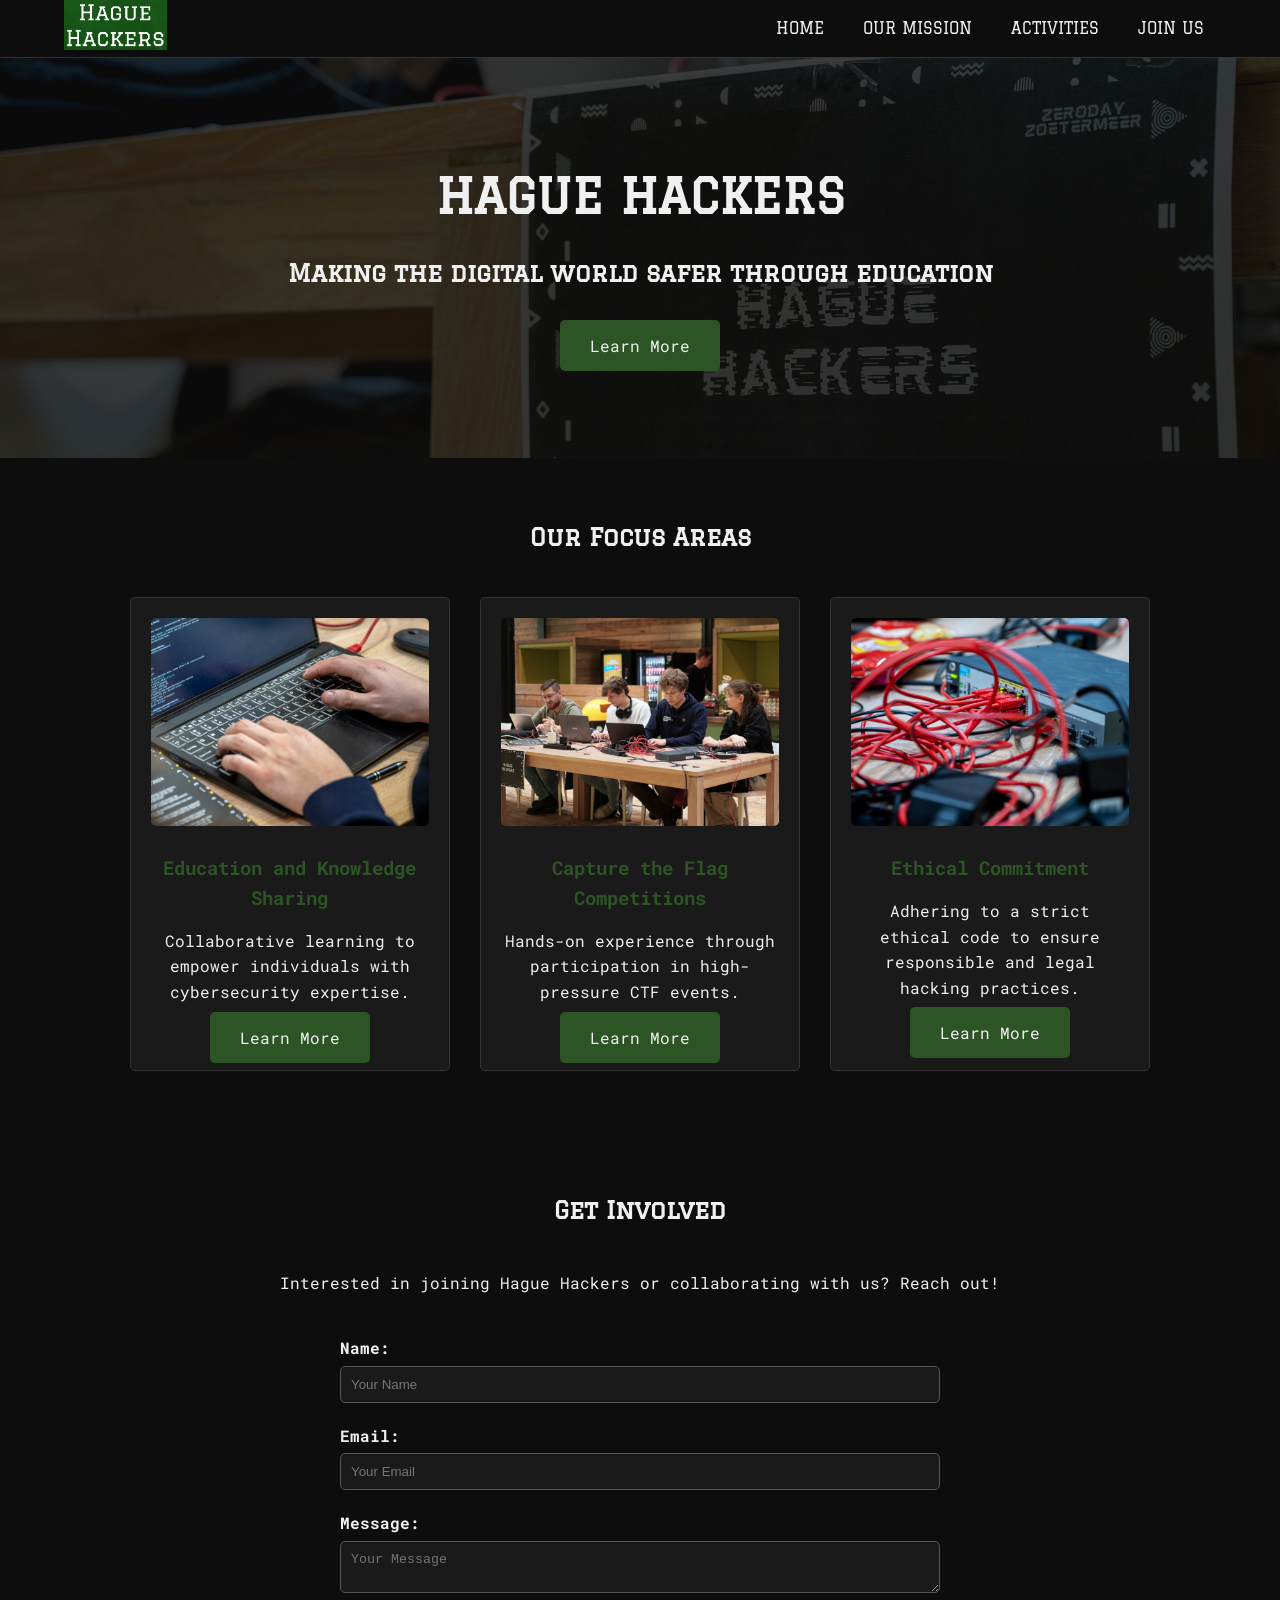
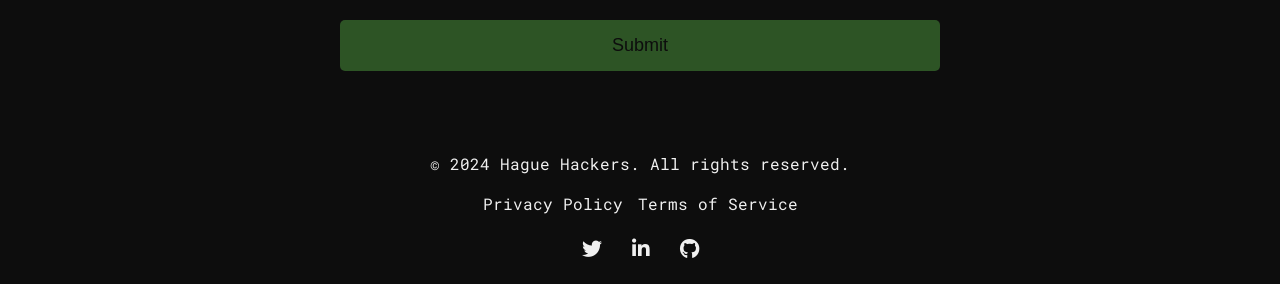
==== www/index.html @ a54a0929 "init" ====
<!DOCTYPE html>
<html lang="en">
<head>
    <!-- Meta Tags -->
    <meta charset="UTF-8">
    <meta name="viewport" content="width=device-width, initial-scale=1.0">
    <meta name="description" content="The Hague Hackers is an academic and community-driven ethical hacking group aiming to enhance global cybersecurity awareness.">

    <!-- Title and Favicon -->
    <title>The Hague Hackers - Home</title>
    <link rel="icon" href="favicon.ico" type="image/x-icon">

    <!-- External CSS -->
    <link rel="stylesheet" href="css/styles.css">

    <!-- Google Fonts and Font Awesome -->
    <link href="https://fonts.googleapis.com/css2?family=Roboto+Mono:wght@400;700&family=Graduate&display=swap" rel="stylesheet">
    <link href="https://fonts.googleapis.com/css2?family=Roboto+Mono:wght@400;700&display=swap" rel="stylesheet">
    <!-- Font Awesome -->
    <link rel="stylesheet" href="https://cdnjs.cloudflare.com/ajax/libs/font-awesome/6.4.0/css/all.min.css">
</head>
<body>
    <!-- Header Section -->
    <header>
        <div class="container">
            <a href="index.html" class="logo">
                <img src="img/logo.png" alt="The Hague Hackers Logo">
            </a>
            <!-- Navigation -->
            <nav class="main-nav" aria-label="Main Navigation">
                <!-- Menu Toggle Button for Mobile -->
                <button class="menu-toggle" aria-label="Toggle menu" aria-expanded="false">
                    <i class="fas fa-bars" aria-hidden="true"></i>
                </button>
                <ul class="nav-list">
                    <li class="nav-item"><a href="index.html">HOME</a></li>
                    <li class="nav-item"><a href="about.html">OUR MISSION</a></li>
                    <li class="nav-item"><a href="activities.html">ACTIVITIES</a></li>
                    <li class="nav-item"><a href="contact.html">JOIN US</a></li>
                </ul>
            </nav>
        </div>
    </header>

    <!-- Main Section -->
    <main>
        <!-- Hero Section -->
        <section class="hero">
            <div class="hero-content">
                <h1>HAGUE HACKERS</h1>
                <h2>Making the digital world safer through education</h2>
                <a href="about.html" class="btn">Learn More</a>
            </div>
        </section>

        <!-- Features Section -->
        <section class="features">
            <div class="container">
                <h2>Our Focus Areas</h2>
                <div class="feature-grid">
                    <article class="feature-item">
                        <img src="img/education.jpg" alt="Education and Knowledge Sharing" loading="lazy">
                        <h3>Education and Knowledge Sharing</h3>
                        <p>Collaborative learning to empower individuals with cybersecurity expertise.</p>
                        <a href="education.html" class="btn">Learn More</a>
                    </article>
                    <article class="feature-item">
                        <img src="img/ctf.jpg" alt="Capture the Flag Competitions" loading="lazy">
                        <h3>Capture the Flag Competitions</h3>
                        <p>Hands-on experience through participation in high-pressure CTF events.</p>
                        <a href="ctf.html" class="btn">Learn More</a>
                    </article>
                    <article class="feature-item">
                        <img src="img/ethical_hacking.jpg" alt="Ethical Commitment" loading="lazy">
                        <h3>Ethical Commitment</h3>
                        <p>Adhering to a strict ethical code to ensure responsible and legal hacking practices.</p>
                        <a href="ethics.html" class="btn">Learn More</a>
                    </article>
                </div>
            </div>
        </section>

        <!-- Contact Form -->
        <section class="contact">
            <div class="container">
                <h2>Get Involved</h2>
                <p>Interested in joining Hague Hackers or collaborating with us? Reach out!</p>
                <form action="/submit" method="POST">
                    <div class="form-group">
                        <label for="name">Name:</label>
                        <input type="text" id="name" name="name" required placeholder="Your Name">
                    </div>

                    <div class="form-group">
                        <label for="email">Email:</label>
                        <input type="email" id="email" name="email" required placeholder="Your Email">
                    </div>

                    <div class="form-group">
                        <label for="message">Message:</label>
                        <textarea id="message" name="message" required placeholder="Your Message"></textarea>
                    </div>

                    <button type="submit" class="btn">Submit</button>
                </form>
            </div>
        </section>
    </main>

    <!-- Footer Section -->
    <footer>
        <div class="container">
            <p>&copy; 2024 Hague Hackers. All rights reserved.</p>
            <nav class="footer-nav" aria-label="Footer Navigation">
                <ul>
                    <li><a href="privacy.html">Privacy Policy</a></li>
                    <li><a href="terms.html">Terms of Service</a></li>
                </ul>
            </nav>
            <div class="social-icons">
                <a href="#" aria-label="Twitter"><i class="fab fa-twitter" aria-hidden="true"></i></a>
                <a href="#" aria-label="LinkedIn"><i class="fab fa-linkedin-in" aria-hidden="true"></i></a>
                <a href="#" aria-label="GitHub"><i class="fab fa-github" aria-hidden="true"></i></a>
            </div>
        </div>
    </footer>

    <!-- External JavaScript File -->
    <script src="js/main.js"></script>
</body>
</html>
---- www/css/styles.css ----
/* CSS Variables */
:root {
    --primary-color: #0d0d0d; /* Dark background color */
    --secondary-color: #2d5425; /* Bright green for highlights */
    --font-main: 'Roboto Mono', monospace; /* Monospace font for coding feel */
    --dark-color: #0d0d0d;
    --light-color: #f0f0f0;
}

/* Global Styles */
* {
    box-sizing: border-box;
    margin: 0;
    padding: 0;
}

/* Typography */
body {
    font-family: var(--font-main);
    font-size: 16px;
    line-height: 1.6;
    color: var(--light-color);
    background-color: var(--dark-color);
}

/* Links */
a {
    color: inherit;
    text-decoration: none;
}

a:hover,
a:focus {
    text-decoration: underline;
}

/* Container */
.container {
    width: 90%;
    max-width: 1200px;
    margin: 0 auto;
}

/* Header */
header {
    background-color: var(--primary-color);
    position: sticky;
    top: 0;
    z-index: 1000;
    border-bottom: 1px solid #333;
}

header .container {
    display: flex;
    align-items: center;
    justify-content: space-between;
}

.logo img {
    max-height: 50px;
}

/* Navigation */
.main-nav {
    display: flex;
    align-items: center;
}

.menu-toggle {
    display: none;
    background: none;
    border: none;
    color: var(--light-color);
    font-size: 24px;
    cursor: pointer;
}

.nav-list {
    list-style: none;
    display: flex;
    gap: 15px;
    margin: 0;
    padding: 0;
}

.nav-item a {
    font-family: 'Graduate', sans-serif;
    display: block;
    padding: 8px 12px;
    transition: background-color 0.3s, color 0.3s;
}

.nav-item a:hover,
.nav-item a:focus {
    background-color: var(--secondary-color);
    color: var(--light-color);
    border-radius: 5px;
}

.nav-item a.active {
    background-color: var(--secondary-color);
    color: var(--dark-color);
    border-radius: 5px;
}

/* Hero Section */
.hero {
    background-image: url('../img/hero-bg.jpg');
    background-size: cover;
    background-position: center;
    color: var(--light-color);
    text-align: center;
    padding: 100px 20px;
    position: relative;
}

.hero::after {
    content: '';
    position: absolute;
    top: 0;
    left: 0;
    right: 0;
    bottom: 0;
    background: rgba(13, 13, 13, 0.8);
}

.hero-content {
    position: relative;
    z-index: 1;
}

.hero h1 {
    font-family: 'Graduate', sans-serif;
    font-size: 48px;
    margin-bottom: 20px;
}

.hero h2 {
    font-family: 'Graduate', sans-serif;
    font-size: 24px;
    margin-bottom: 40px;
}

.btn {
    background-color: var(--secondary-color);
    color: var(--light-color);
    padding: 15px 30px;
    text-decoration: none;
    border-radius: 5px;
    transition: background-color 0.3s;
}

.btn:hover,
.btn:focus {
    background-color: #87FC6F;
}

/* Features Section */
.features {
    padding: 60px 0;
    background-color: var(--primary-color);
}

.features h2 {
    font-family: 'Graduate', sans-serif;
    text-align: center;
    margin-bottom: 40px;
    color: var(--light-color);
}

.feature-grid {
    display: flex;
    flex-wrap: wrap;
    gap: 30px;
    justify-content: center;
}

.feature-item {
    flex: 1 1 calc(33% - 60px);
    max-width: calc(33% - 60px);
    background-color: #1a1a1a;
    padding: 20px;
    text-align: center;
    border: 1px solid #333;
    border-radius: 5px;
    color: var(--light-color);
}

.feature-item img {
    width: 100%;
    height: auto;
    margin-bottom: 20px;
    border-radius: 5px;
}

.feature-item h3 {
    margin-bottom: 15px;
    color: var(--secondary-color);
}

.feature-item p {
    margin-bottom: 20px;
}

/* Contact Section */
.contact {
    padding: 60px 0;
    background-color: var(--primary-color);
}

.contact h2 {
    font-family: 'Graduate', sans-serif;
    text-align: center;
    margin-bottom: 40px;
    color: var(--light-color);
}

.contact p {
    text-align: center;
    color: var(--light-color);
    margin-bottom: 40px;
}

.contact form {
    max-width: 600px;
    margin: 0 auto;
}

.form-group {
    margin-bottom: 20px;
}

.contact label {
    display: block;
    margin-bottom: 5px;
    font-weight: bold;
    color: var(--light-color);
}

.contact input,
.contact textarea {
    width: 100%;
    padding: 10px;
    border: 1px solid #555;
    border-radius: 5px;
    background-color: #1a1a1a;
    color: var(--light-color);
}

.contact input:focus,
.contact textarea:focus {
    outline: none;
    border-color: var(--secondary-color);
}

.contact button {
    display: block;
    width: 100%;
    background-color: var(--secondary-color);
    color: var(--dark-color);
    padding: 15px;
    border: none;
    border-radius: 5px;
    font-size: 18px;
    cursor: pointer;
    transition: background-color 0.3s;
}

.contact button:hover,
.contact button:focus {
    background-color: #33ff33;
}

/* Footer */
footer {
    background-color: #0d0d0d;
    color: var(--light-color);
    padding: 20px 0;
}

footer .container {
    text-align: center;
}

.footer-nav ul {
    list-style: none;
    padding: 0;
    margin: 15px 0;
    display: flex;
    justify-content: center;
    gap: 15px;
}

.footer-nav a {
    color: var(--light-color);
    text-decoration: none;
}

.footer-nav a:hover,
.footer-nav a:focus {
    text-decoration: underline;
}

.social-icons {
    margin-top: 15px;
}

.social-icons a {
    color: var(--light-color);
    margin: 0 10px;
    font-size: 20px;
    text-decoration: none;
}

.social-icons a:hover,
.social-icons a:focus {
    color: var(--secondary-color);
}

/* Responsive Design */
@media (max-width: 768px) {
    .feature-item {
        flex: 1 1 calc(50% - 30px);
        max-width: calc(50% - 30px);
    }

    /* Hide desktop navigation and show menu toggle */
    .nav-list {
        display: none;
        flex-direction: column;
        background-color: var(--primary-color);
        position: absolute;
        top: 100%;
        left: 0;
        right: 0;
        margin: 0;
        padding: 0;
        z-index: 999;
    }

    .main-nav.active .nav-list {
        display: flex;
    }

    .nav-item {
        width: 100%;
        text-align: center;
        border-bottom: 1px solid #333;
    }

    .nav-item a {
        display: block;
        padding: 15px 0;
    }

    .menu-toggle {
        display: block;
    }

    header .container {
        position: relative;
    }
}

@media (max-width: 480px) {
    .feature-item {
        flex: 1 1 100%;
        max-width: 100%;
    }

    .hero h1 {
        font-size: 32px;
    }

    .hero h2 {
        font-size: 18px;
    }
}
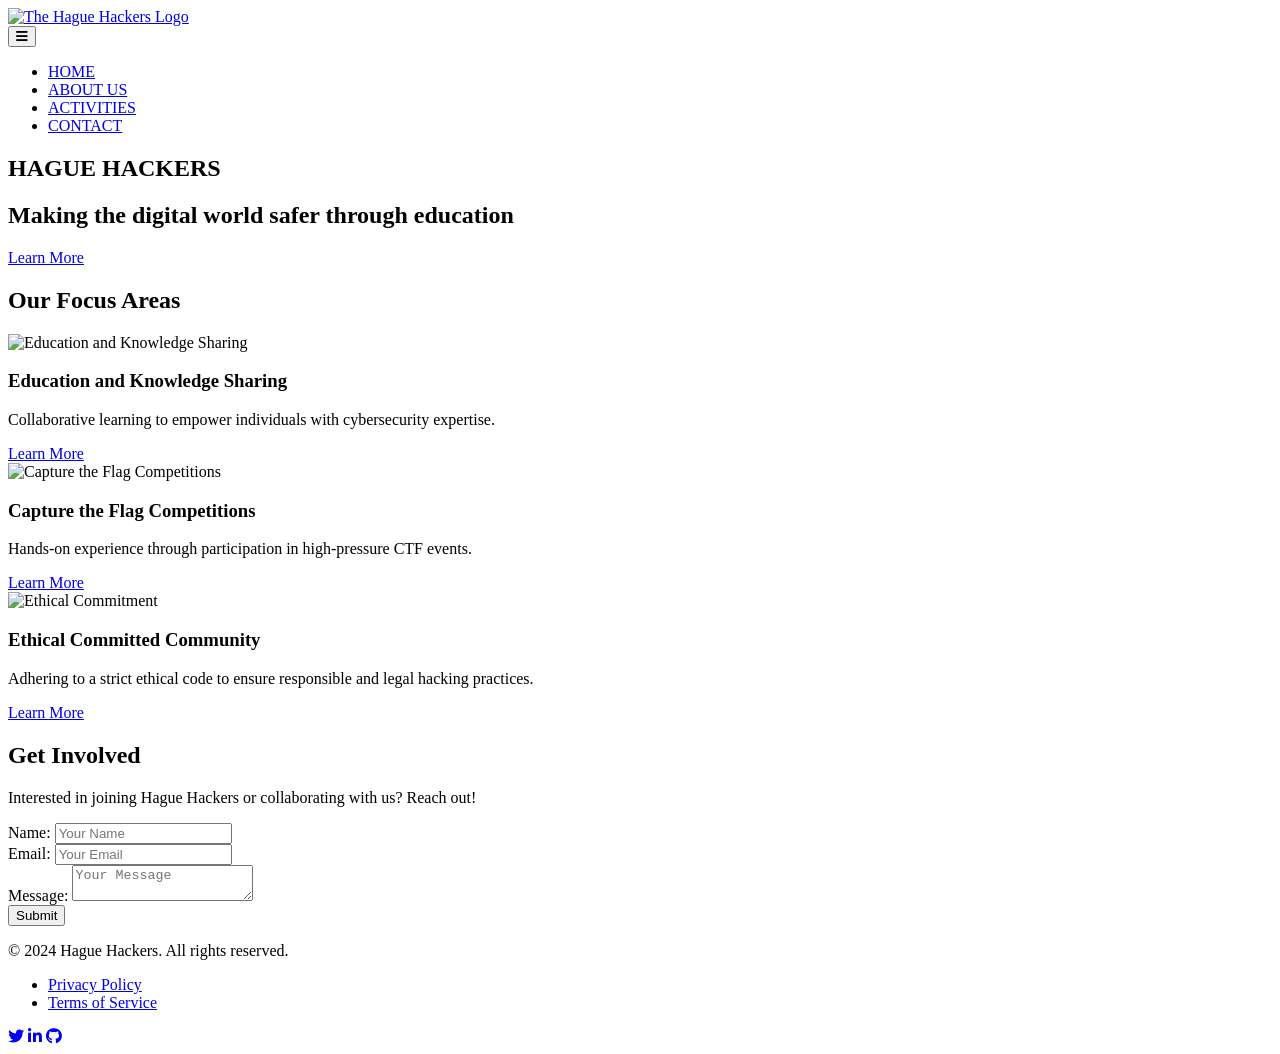
==== commit 9a21ec4d: "fixed nav item border-radius issues" ====
--- a/www/index.html
+++ b/www/index.html
@@ -1,30 +1,40 @@
 <!DOCTYPE html>
 <html lang="en">
+
 <head>
     <!-- Meta Tags -->
     <meta charset="UTF-8">
     <meta name="viewport" content="width=device-width, initial-scale=1.0">
-    <meta name="description" content="The Hague Hackers is an academic and community-driven ethical hacking group aiming to enhance global cybersecurity awareness.">
+    <meta name="description"
+        content="The Hague Hackers is an academic and community-driven ethical hacking group aiming to enhance global cybersecurity awareness.">
 
     <!-- Title and Favicon -->
     <title>The Hague Hackers - Home</title>
-    <link rel="icon" href="favicon.ico" type="image/x-icon">
+    <link rel="icon" href="../favicon.ico" type="image/x-icon">
 
     <!-- External CSS -->
-    <link rel="stylesheet" href="css/styles.css">
+    <link rel="stylesheet" href="../css/global.css"> <!-- Global styles -->
+    <link rel="stylesheet" href="../css/components/header.css"> <!-- Header styles -->
+    <link rel="stylesheet" href="../css/components/hero.css"> <!-- Hero styles -->
+    <link rel="stylesheet" href="../css/components/features.css"> <!-- Features styles -->
+    <link rel="stylesheet" href="../css/components/contact.css"> <!-- Contact form styles -->
+    <link rel="stylesheet" href="../css/components/footer.css"> <!-- Footer styles -->
+    <link rel="stylesheet" href="../css/pages/index.css"> <!-- Page-specific styles for index.html -->
 
     <!-- Google Fonts and Font Awesome -->
-    <link href="https://fonts.googleapis.com/css2?family=Roboto+Mono:wght@400;700&family=Graduate&display=swap" rel="stylesheet">
+    <link href="https://fonts.googleapis.com/css2?family=Roboto+Mono:wght@400;700&family=Graduate&display=swap"
+        rel="stylesheet">
     <link href="https://fonts.googleapis.com/css2?family=Roboto+Mono:wght@400;700&display=swap" rel="stylesheet">
     <!-- Font Awesome -->
     <link rel="stylesheet" href="https://cdnjs.cloudflare.com/ajax/libs/font-awesome/6.4.0/css/all.min.css">
 </head>
+
 <body>
     <!-- Header Section -->
     <header>
         <div class="container">
-            <a href="index.html" class="logo">
-                <img src="img/logo.png" alt="The Hague Hackers Logo">
+            <a href="./index.html" class="logo">
+                <img src="../img/logo/logo.png" alt="The Hague Hackers Logo">
             </a>
             <!-- Navigation -->
             <nav class="main-nav" aria-label="Main Navigation">
@@ -33,10 +43,10 @@
                     <i class="fas fa-bars" aria-hidden="true"></i>
                 </button>
                 <ul class="nav-list">
-                    <li class="nav-item"><a href="index.html">HOME</a></li>
-                    <li class="nav-item"><a href="about.html">OUR MISSION</a></li>
-                    <li class="nav-item"><a href="activities.html">ACTIVITIES</a></li>
-                    <li class="nav-item"><a href="contact.html">JOIN US</a></li>
+                    <li class="nav-item"><a href="./index.html">HOME</a></li>
+                    <li class="nav-item"><a href="./about.html">ABOUT US</a></li>
+                    <li class="nav-item"><a href="./activities.html">ACTIVITIES</a></li>
+                    <li class="nav-item"><a href="./contact.html">CONTACT</a></li>
                 </ul>
             </nav>
         </div>
@@ -49,7 +59,7 @@
             <div class="hero-content">
                 <h1>HAGUE HACKERS</h1>
                 <h2>Making the digital world safer through education</h2>
-                <a href="about.html" class="btn">Learn More</a>
+                <a href="./about.html" class="btn">Learn More</a>
             </div>
         </section>
 
@@ -59,22 +69,23 @@
                 <h2>Our Focus Areas</h2>
                 <div class="feature-grid">
                     <article class="feature-item">
-                        <img src="img/education.jpg" alt="Education and Knowledge Sharing" loading="lazy">
+                        <img src="../img/pages/index/education.jpg" alt="Education and Knowledge Sharing"
+                            loading="lazy">
                         <h3>Education and Knowledge Sharing</h3>
                         <p>Collaborative learning to empower individuals with cybersecurity expertise.</p>
-                        <a href="education.html" class="btn">Learn More</a>
+                        <a href="./education.html" class="btn">Learn More</a>
                     </article>
                     <article class="feature-item">
-                        <img src="img/ctf.jpg" alt="Capture the Flag Competitions" loading="lazy">
+                        <img src="../img/pages/index/ctf.jpg" alt="Capture the Flag Competitions" loading="lazy">
                         <h3>Capture the Flag Competitions</h3>
                         <p>Hands-on experience through participation in high-pressure CTF events.</p>
-                        <a href="ctf.html" class="btn">Learn More</a>
+                        <a href="./ctf.html" class="btn">Learn More</a>
                     </article>
                     <article class="feature-item">
-                        <img src="img/ethical_hacking.jpg" alt="Ethical Commitment" loading="lazy">
-                        <h3>Ethical Commitment</h3>
+                        <img src="../img/pages/index/ethical_hacking.jpg" alt="Ethical Commitment" loading="lazy">
+                        <h3>Ethical Committed Community</h3>
                         <p>Adhering to a strict ethical code to ensure responsible and legal hacking practices.</p>
-                        <a href="ethics.html" class="btn">Learn More</a>
+                        <a href="./ethics.html" class="btn">Learn More</a>
                     </article>
                 </div>
             </div>
@@ -105,6 +116,7 @@
                 </form>
             </div>
         </section>
+
     </main>
 
     <!-- Footer Section -->
@@ -113,8 +125,8 @@
             <p>&copy; 2024 Hague Hackers. All rights reserved.</p>
             <nav class="footer-nav" aria-label="Footer Navigation">
                 <ul>
-                    <li><a href="privacy.html">Privacy Policy</a></li>
-                    <li><a href="terms.html">Terms of Service</a></li>
+                    <li><a href="./privacy.html">Privacy Policy</a></li>
+                    <li><a href="./terms.html">Terms of Service</a></li>
                 </ul>
             </nav>
             <div class="social-icons">
@@ -126,6 +138,7 @@
     </footer>
 
     <!-- External JavaScript File -->
-    <script src="js/main.js"></script>
+    <script type="module" src="js/global.js"></script>
 </body>
-</html>
+
+</html>
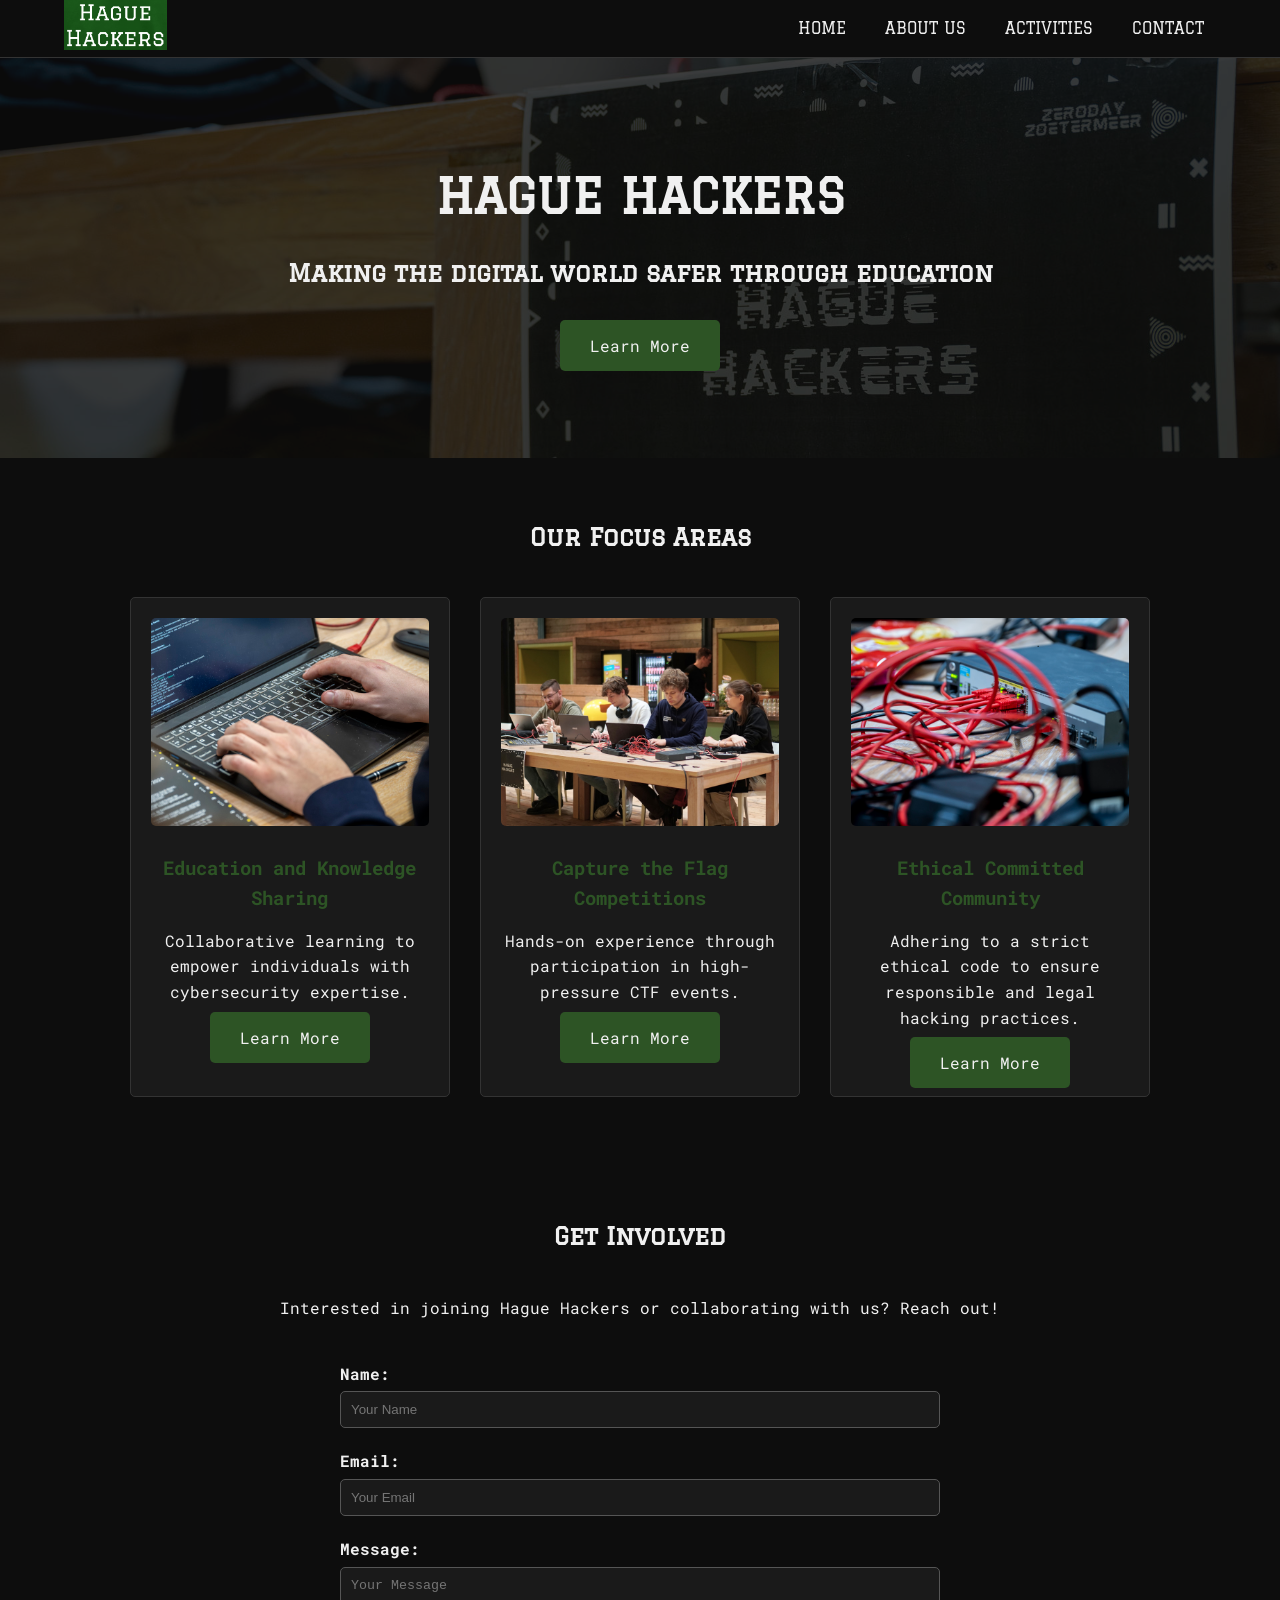
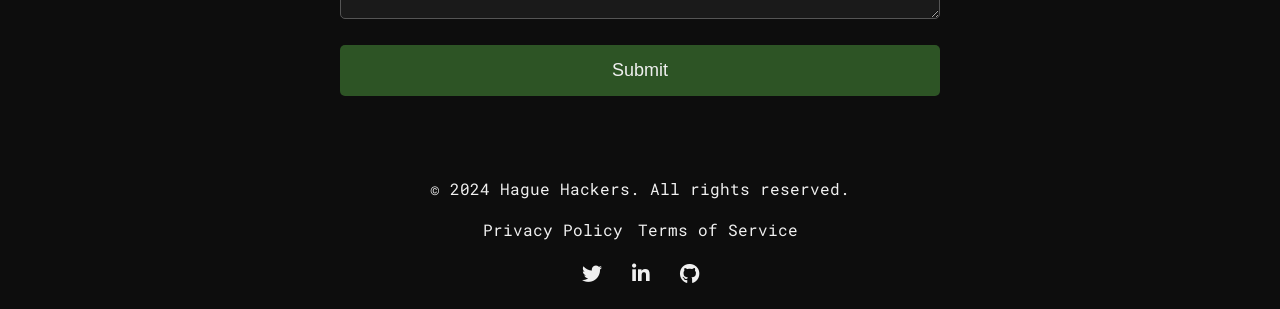
==== commit b7988a50: "Custom framework" ====
--- a/www/index.html
+++ b/www/index.html
@@ -1,141 +1,27 @@
 <!DOCTYPE html>
 <html lang="en">
 
-<head>
-    <!-- Meta Tags -->
-    <meta charset="UTF-8">
-    <meta name="viewport" content="width=device-width, initial-scale=1.0">
-    <meta name="description"
-        content="The Hague Hackers is an academic and community-driven ethical hacking group aiming to enhance global cybersecurity awareness.">
-
-    <!-- Title and Favicon -->
-    <title>The Hague Hackers - Home</title>
-    <link rel="icon" href="../favicon.ico" type="image/x-icon">
-
-    <!-- External CSS -->
-    <link rel="stylesheet" href="../css/global.css"> <!-- Global styles -->
-    <link rel="stylesheet" href="../css/components/header.css"> <!-- Header styles -->
-    <link rel="stylesheet" href="../css/components/hero.css"> <!-- Hero styles -->
-    <link rel="stylesheet" href="../css/components/features.css"> <!-- Features styles -->
-    <link rel="stylesheet" href="../css/components/contact.css"> <!-- Contact form styles -->
-    <link rel="stylesheet" href="../css/components/footer.css"> <!-- Footer styles -->
-    <link rel="stylesheet" href="../css/pages/index.css"> <!-- Page-specific styles for index.html -->
-
-    <!-- Google Fonts and Font Awesome -->
-    <link href="https://fonts.googleapis.com/css2?family=Roboto+Mono:wght@400;700&family=Graduate&display=swap"
-        rel="stylesheet">
-    <link href="https://fonts.googleapis.com/css2?family=Roboto+Mono:wght@400;700&display=swap" rel="stylesheet">
-    <!-- Font Awesome -->
-    <link rel="stylesheet" href="https://cdnjs.cloudflare.com/ajax/libs/font-awesome/6.4.0/css/all.min.css">
-</head>
+<div id="head-placeholder"></div>
 
 <body>
     <!-- Header Section -->
-    <header>
-        <div class="container">
-            <a href="./index.html" class="logo">
-                <img src="../img/logo/logo.png" alt="The Hague Hackers Logo">
-            </a>
-            <!-- Navigation -->
-            <nav class="main-nav" aria-label="Main Navigation">
-                <!-- Menu Toggle Button for Mobile -->
-                <button class="menu-toggle" aria-label="Toggle menu" aria-expanded="false">
-                    <i class="fas fa-bars" aria-hidden="true"></i>
-                </button>
-                <ul class="nav-list">
-                    <li class="nav-item"><a href="./index.html">HOME</a></li>
-                    <li class="nav-item"><a href="./about.html">ABOUT US</a></li>
-                    <li class="nav-item"><a href="./activities.html">ACTIVITIES</a></li>
-                    <li class="nav-item"><a href="./contact.html">CONTACT</a></li>
-                </ul>
-            </nav>
-        </div>
-    </header>
+    <div id="header-placeholder"></div>
 
     <!-- Main Section -->
     <main>
         <!-- Hero Section -->
-        <section class="hero">
-            <div class="hero-content">
-                <h1>HAGUE HACKERS</h1>
-                <h2>Making the digital world safer through education</h2>
-                <a href="./about.html" class="btn">Learn More</a>
-            </div>
-        </section>
+        <div id="hero-placeholder"></div>
 
-        <!-- Features Section -->
-        <section class="features">
-            <div class="container">
-                <h2>Our Focus Areas</h2>
-                <div class="feature-grid">
-                    <article class="feature-item">
-                        <img src="../img/pages/index/education.jpg" alt="Education and Knowledge Sharing"
-                            loading="lazy">
-                        <h3>Education and Knowledge Sharing</h3>
-                        <p>Collaborative learning to empower individuals with cybersecurity expertise.</p>
-                        <a href="./education.html" class="btn">Learn More</a>
-                    </article>
-                    <article class="feature-item">
-                        <img src="../img/pages/index/ctf.jpg" alt="Capture the Flag Competitions" loading="lazy">
-                        <h3>Capture the Flag Competitions</h3>
-                        <p>Hands-on experience through participation in high-pressure CTF events.</p>
-                        <a href="./ctf.html" class="btn">Learn More</a>
-                    </article>
-                    <article class="feature-item">
-                        <img src="../img/pages/index/ethical_hacking.jpg" alt="Ethical Commitment" loading="lazy">
-                        <h3>Ethical Committed Community</h3>
-                        <p>Adhering to a strict ethical code to ensure responsible and legal hacking practices.</p>
-                        <a href="./ethics.html" class="btn">Learn More</a>
-                    </article>
-                </div>
-            </div>
-        </section>
+        <!-- Cards Section -->
+        <div id="cards-placeholder"></div>
 
         <!-- Contact Form -->
-        <section class="contact">
-            <div class="container">
-                <h2>Get Involved</h2>
-                <p>Interested in joining Hague Hackers or collaborating with us? Reach out!</p>
-                <form action="/submit" method="POST">
-                    <div class="form-group">
-                        <label for="name">Name:</label>
-                        <input type="text" id="name" name="name" required placeholder="Your Name">
-                    </div>
-
-                    <div class="form-group">
-                        <label for="email">Email:</label>
-                        <input type="email" id="email" name="email" required placeholder="Your Email">
-                    </div>
-
-                    <div class="form-group">
-                        <label for="message">Message:</label>
-                        <textarea id="message" name="message" required placeholder="Your Message"></textarea>
-                    </div>
-
-                    <button type="submit" class="btn">Submit</button>
-                </form>
-            </div>
-        </section>
+        <div id="contact-placeholder"></div>
 
     </main>
 
     <!-- Footer Section -->
-    <footer>
-        <div class="container">
-            <p>&copy; 2024 Hague Hackers. All rights reserved.</p>
-            <nav class="footer-nav" aria-label="Footer Navigation">
-                <ul>
-                    <li><a href="./privacy.html">Privacy Policy</a></li>
-                    <li><a href="./terms.html">Terms of Service</a></li>
-                </ul>
-            </nav>
-            <div class="social-icons">
-                <a href="#" aria-label="Twitter"><i class="fab fa-twitter" aria-hidden="true"></i></a>
-                <a href="#" aria-label="LinkedIn"><i class="fab fa-linkedin-in" aria-hidden="true"></i></a>
-                <a href="#" aria-label="GitHub"><i class="fab fa-github" aria-hidden="true"></i></a>
-            </div>
-        </div>
-    </footer>
+    <div id="footer-placeholder"></div>
 
     <!-- External JavaScript File -->
     <script type="module" src="js/global.js"></script>
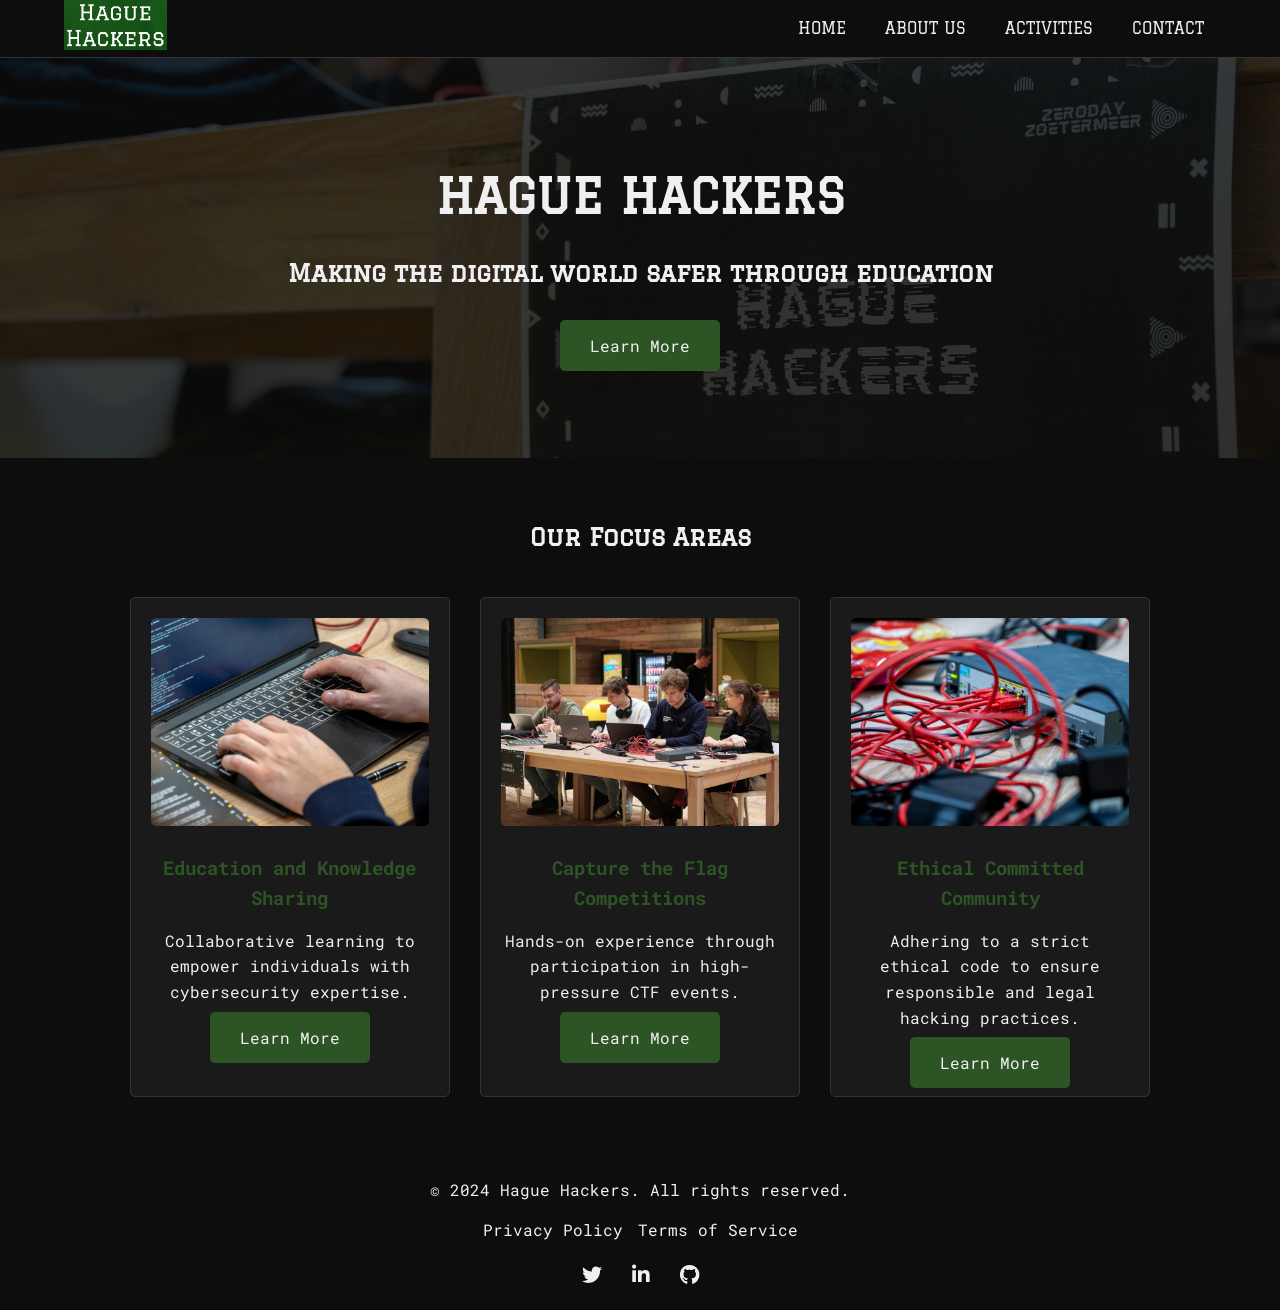
==== commit a5fd659c: "custom framework" ====
--- a/www/index.html
+++ b/www/index.html
@@ -1,7 +1,31 @@
 <!DOCTYPE html>
 <html lang="en">
 
-<div id="head-placeholder"></div>
+<head>
+    <!-- Meta Tags -->
+    <meta charset="UTF-8">
+    <meta name="viewport" content="width=device-width, initial-scale=1.0">
+
+    <!-- Favicon -->
+    <link rel="icon" href="./favicon.ico" type="image/x-icon">
+
+    <!-- External CSS -->
+    <link rel="stylesheet" href="./css/global.css"> <!-- Global styles -->
+    <link rel="stylesheet" href="./css/components/header.css"> <!-- Header styles -->
+    <link rel="stylesheet" href="./css/components/footer.css"> <!-- Footer styles -->
+    <!-- Placeholder for Page-Specific Elements -->
+    <div id="head-placeholder"></div>
+
+    <!-- Google Fonts and Font Awesome -->
+    <link href="https://fonts.googleapis.com/css2?family=Roboto+Mono:wght@400;700&family=Graduate&display=swap"
+        rel="stylesheet">
+    <link href="https://fonts.googleapis.com/css2?family=Roboto+Mono:wght@400;700&display=swap" rel="stylesheet">
+    <!-- Font Awesome -->
+    <link rel="stylesheet" href="https://cdnjs.cloudflare.com/ajax/libs/font-awesome/6.4.0/css/all.min.css">
+
+
+</head>
+
 
 <body>
     <!-- Header Section -->
@@ -15,9 +39,6 @@
         <!-- Cards Section -->
         <div id="cards-placeholder"></div>
 
-        <!-- Contact Form -->
-        <div id="contact-placeholder"></div>
-
     </main>
 
     <!-- Footer Section -->
--- a/www/css/global.css
+++ b/www/css/global.css
@@ -0,0 +1,81 @@
+/* global.css */
+
+/* CSS Variables */
+:root {
+    /* Dark background color */
+    --primary-color: #0d0d0d;
+    /* Green for highlights */
+    --secondary-color: #2d5425;
+    /* Monospace font for coding feel */
+    --font-main: 'Roboto Mono', monospace;
+    --dark-color: #0d0d0d;
+    --light-color: #f0f0f0;
+}
+
+/* Global Styles */
+* {
+    box-sizing: border-box;
+    margin: 0;
+    padding: 0;
+}
+
+/* Typography */
+body {
+    font-family: var(--font-main);
+    font-size: 16px;
+    line-height: 1.6;
+    color: var(--light-color);
+    background-color: var(--dark-color);
+}
+
+/* Links */
+a {
+    color: inherit;
+    text-decoration: none;
+}
+
+a:hover,
+a:focus {
+    text-decoration: underline;
+}
+
+/* Container */
+.container {
+    width: 90%;
+    max-width: 1200px;
+    margin: 0 auto;
+}
+
+/* Button Styles */
+.btn {
+    background-color: var(--secondary-color);
+    color: var(--light-color);
+    padding: 15px 30px;
+    text-decoration: none;
+    border-radius: 5px;
+    transition: background-color 0.3s;
+}
+
+.btn:hover,
+.btn:focus {
+    background-color: #87FC6F;
+    color: var(--dark-color);
+}
+
+/* Responsive Design for Global Elements */
+@media (max-width: 768px) {
+    .nav-item a {
+        display: block;
+        padding: 15px 0;
+    }
+}
+
+@media (max-width: 480px) {
+    .hero h1 {
+        font-size: 32px;
+    }
+
+    .hero h2 {
+        font-size: 18px;
+    }
+}
--- a/www/css/components/header.css
+++ b/www/css/components/header.css
@@ -0,0 +1,94 @@
+/* header.css */
+
+/* Header */
+header {
+    background-color: var(--primary-color);
+    position: sticky;
+    top: 0;
+    z-index: 1000;
+    border-bottom: 1px solid #333;
+}
+
+header .container {
+    display: flex;
+    align-items: center;
+    justify-content: space-between;
+}
+
+.logo img {
+    max-height: 50px;
+}
+
+/* Navigation */
+.main-nav {
+    display: flex;
+    align-items: center;
+}
+
+.menu-toggle {
+    display: none;
+    background: none;
+    border: none;
+    color: var(--light-color);
+    font-size: 24px;
+    cursor: pointer;
+}
+
+.nav-list {
+    list-style: none;
+    display: flex;
+    gap: 15px;
+    margin: 0;
+    padding: 0;
+}
+
+.nav-item a {
+    font-family: 'Graduate', sans-serif;
+    display: block;
+    padding: 8px 12px;
+    transition: background-color 0.3s, color 0.3s;
+    border-radius: 5px;
+}
+
+.nav-item a:hover,
+.nav-item a:focus {
+    background-color: var(--secondary-color);
+    color: var(--light-color);
+    border-radius: 5px;
+}
+
+.nav-item a.active {
+    background-color: var(--secondary-color);
+    color: var(--dark-color);
+    border-radius: 5px;
+}
+
+/* Responsive Navigation */
+@media (max-width: 768px) {
+    .nav-list {
+        display: none;
+        flex-direction: column;
+        background-color: var(--primary-color);
+        position: absolute;
+        top: 100%;
+        left: 0;
+        right: 0;
+        margin: 0;
+        padding: 0;
+        z-index: 999;
+    }
+
+    .main-nav.active .nav-list {
+        display: flex;
+    }
+
+    .nav-item {
+        width: 100%;
+        text-align: center;
+        border-bottom: 1px solid #333;
+    }
+
+    .menu-toggle {
+        display: block;
+    }
+}
--- a/www/css/components/footer.css
+++ b/www/css/components/footer.css
@@ -0,0 +1,47 @@
+/* footer.css */
+
+/* Footer */
+footer {
+    background-color: #0d0d0d;
+    color: var(--light-color);
+    padding: 20px 0;
+}
+
+footer .container {
+    text-align: center;
+}
+
+.footer-nav ul {
+    list-style: none;
+    padding: 0;
+    margin: 15px 0;
+    display: flex;
+    justify-content: center;
+    gap: 15px;
+}
+
+.footer-nav a {
+    color: var(--light-color);
+    text-decoration: none;
+}
+
+.footer-nav a:hover,
+.footer-nav a:focus {
+    text-decoration: underline;
+}
+
+.social-icons {
+    margin-top: 15px;
+}
+
+.social-icons a {
+    color: var(--light-color);
+    margin: 0 10px;
+    font-size: 20px;
+    text-decoration: none;
+}
+
+.social-icons a:hover,
+.social-icons a:focus {
+    color: var(--secondary-color);
+}
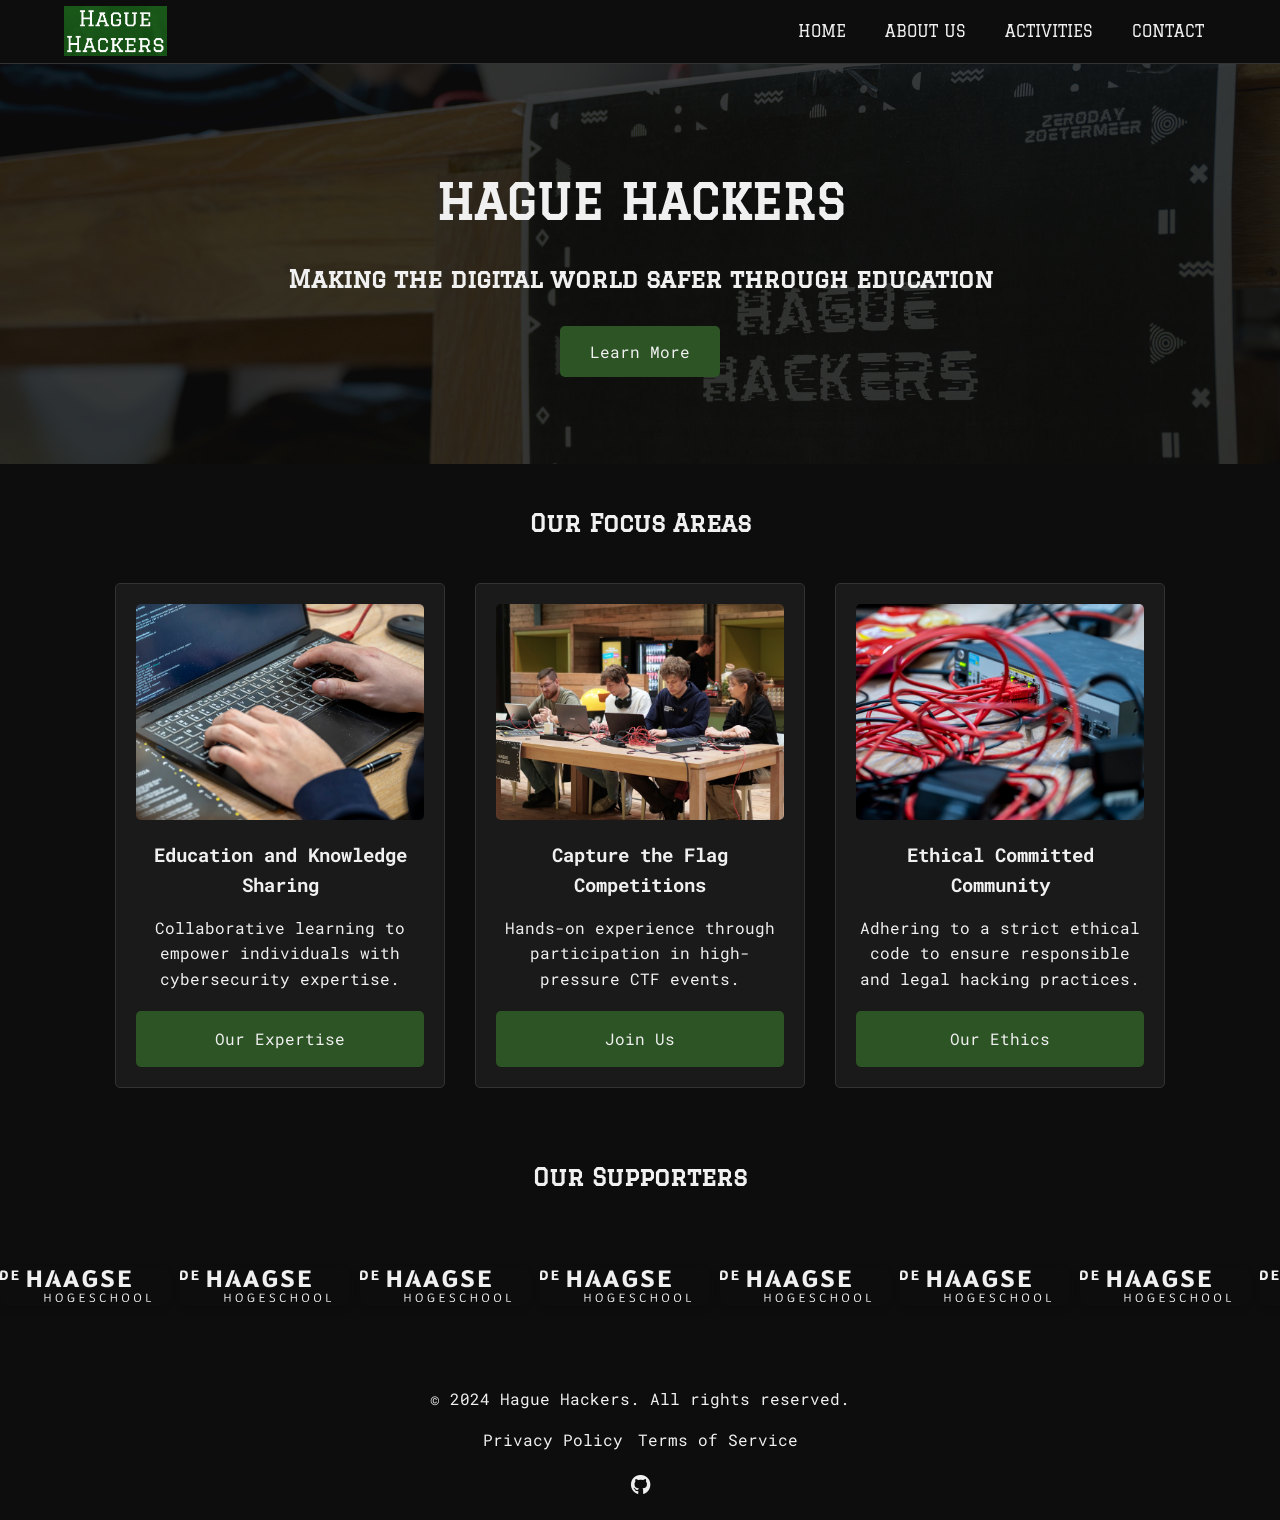
==== commit 9a193ce4: "Added supporters" ====
--- a/www/index.html
+++ b/www/index.html
@@ -39,6 +39,9 @@
         <!-- Cards Section -->
         <div id="cards-placeholder"></div>
 
+        <!-- Sponsors Section -->
+        <div id="supporters-placeholder"></div>
+
     </main>
 
     <!-- Footer Section -->
--- a/www/css/global.css
+++ b/www/css/global.css
@@ -68,14 +68,4 @@
         display: block;
         padding: 15px 0;
     }
-}
-
-@media (max-width: 480px) {
-    .hero h1 {
-        font-size: 32px;
-    }
-
-    .hero h2 {
-        font-size: 18px;
-    }
 }
--- a/www/css/components/header.css
+++ b/www/css/components/header.css
@@ -17,6 +17,7 @@
 
 .logo img {
     max-height: 50px;
+    margin-top: 6px;
 }
 
 /* Navigation */
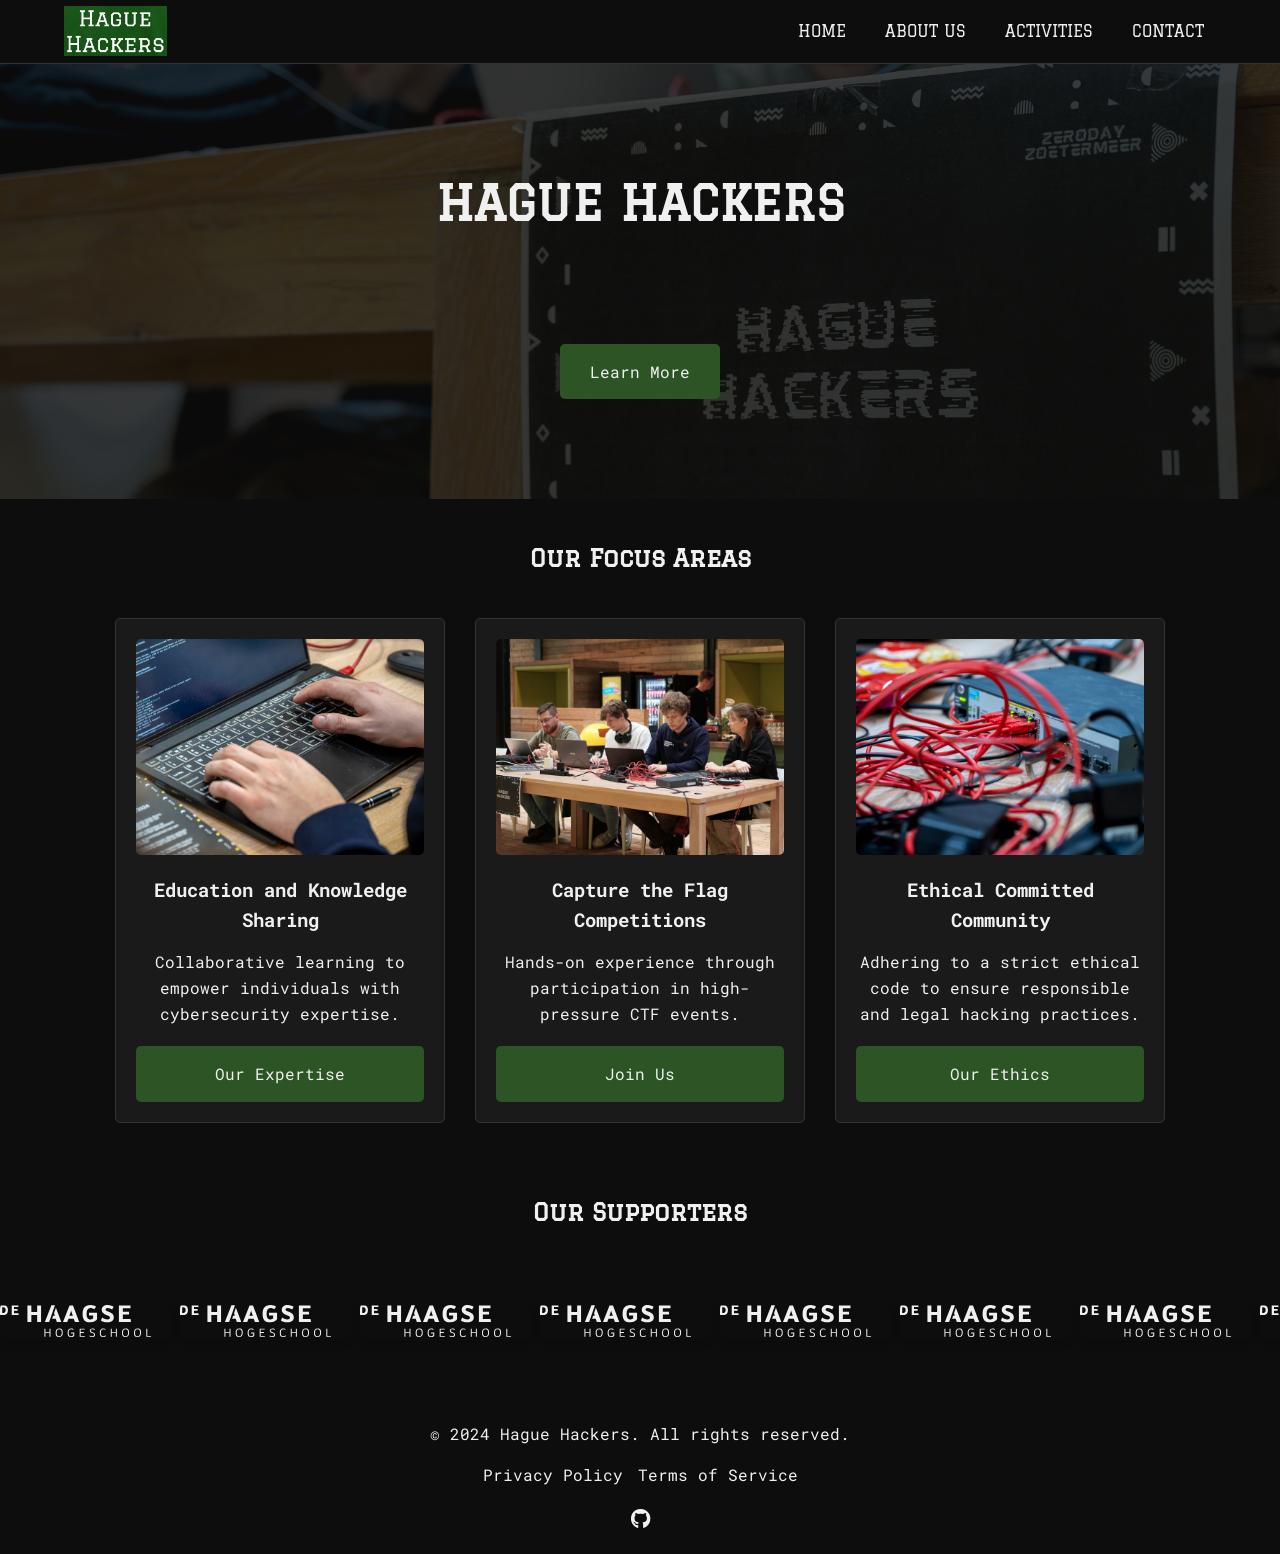
==== commit 2e2d933e: "Fixed header scroll" ====
--- a/www/index.html
+++ b/www/index.html
@@ -28,9 +28,10 @@
 
 
 <body>
-    <!-- Header Section -->
-    <div id="header-placeholder"></div>
-
+    <header>
+        <!-- Header Section -->
+        <div id="header-placeholder"></div>
+    </header>
     <!-- Main Section -->
     <main>
         <!-- Hero Section -->
@@ -44,8 +45,10 @@
 
     </main>
 
-    <!-- Footer Section -->
-    <div id="footer-placeholder"></div>
+    <footer>
+        <!-- Footer Section -->
+        <div id="footer-placeholder"></div>
+    </footer>
 
     <!-- External JavaScript File -->
     <script type="module" src="js/global.js"></script>
